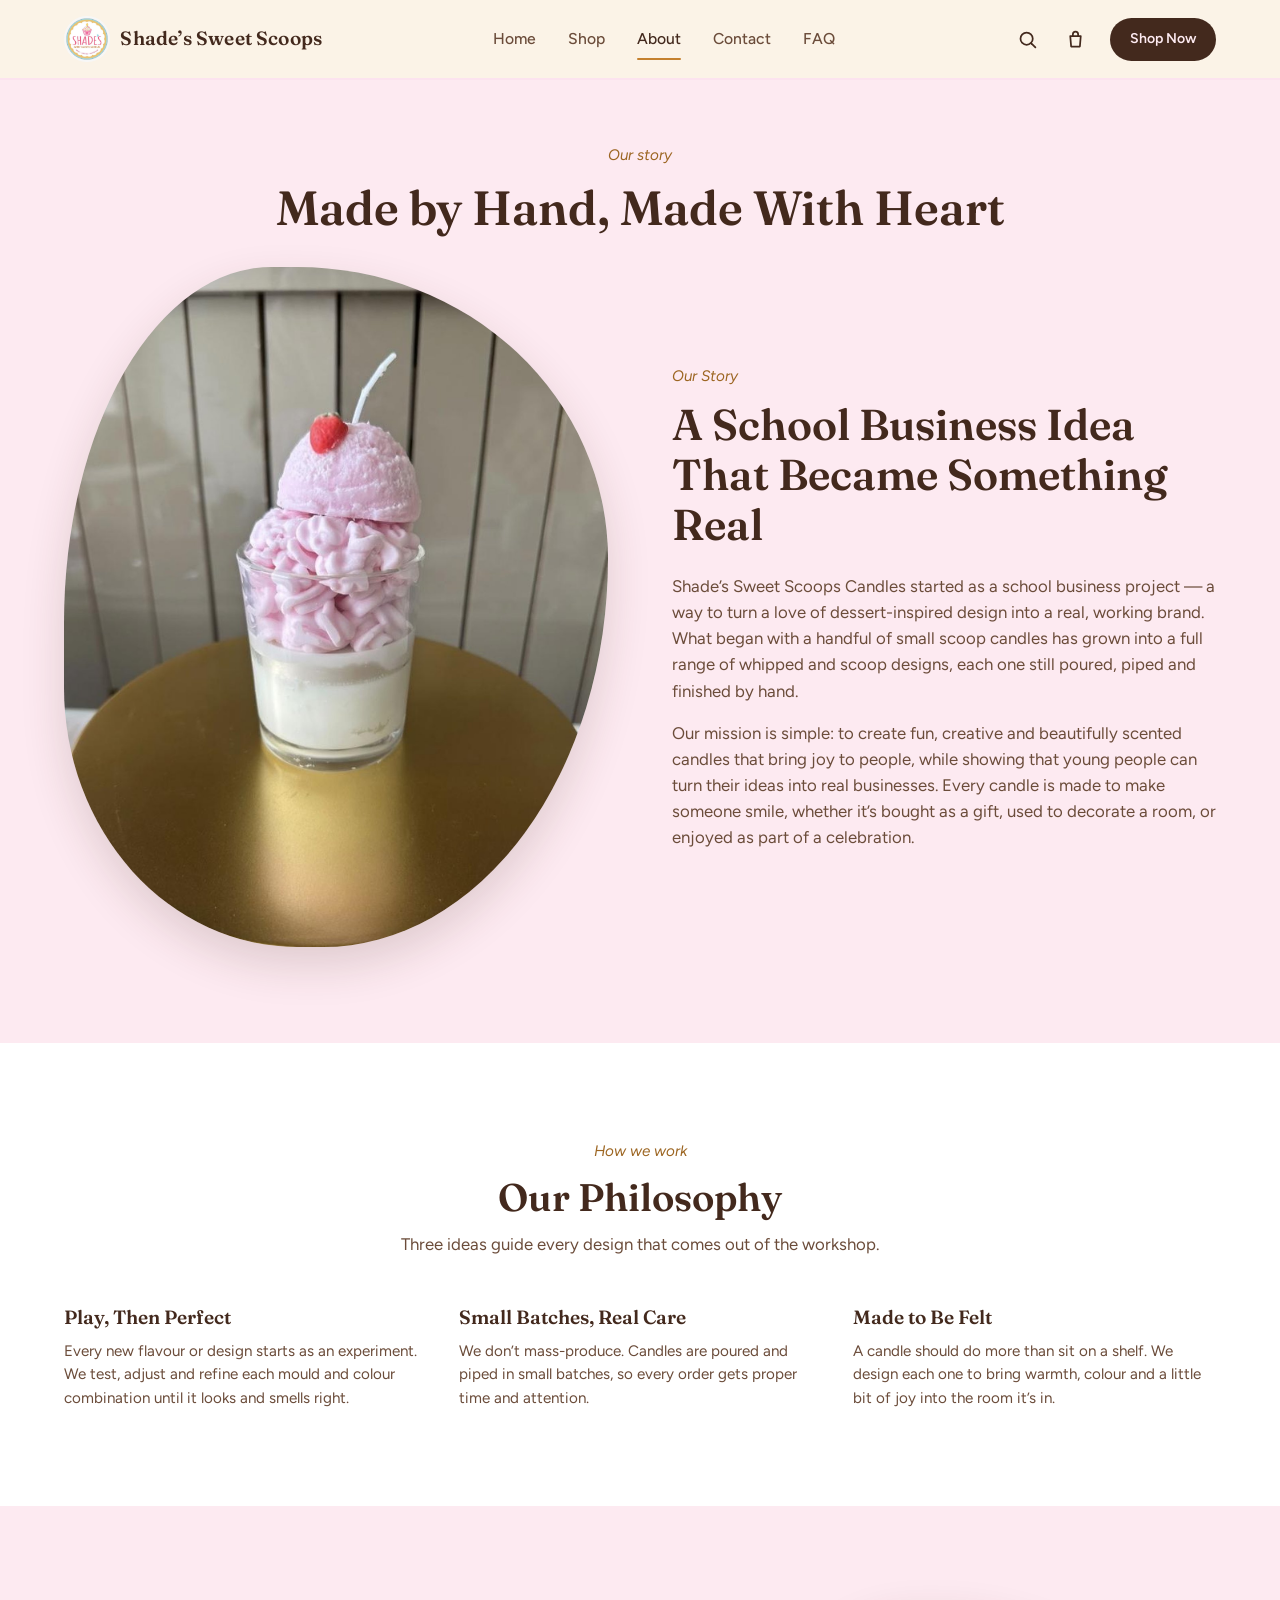
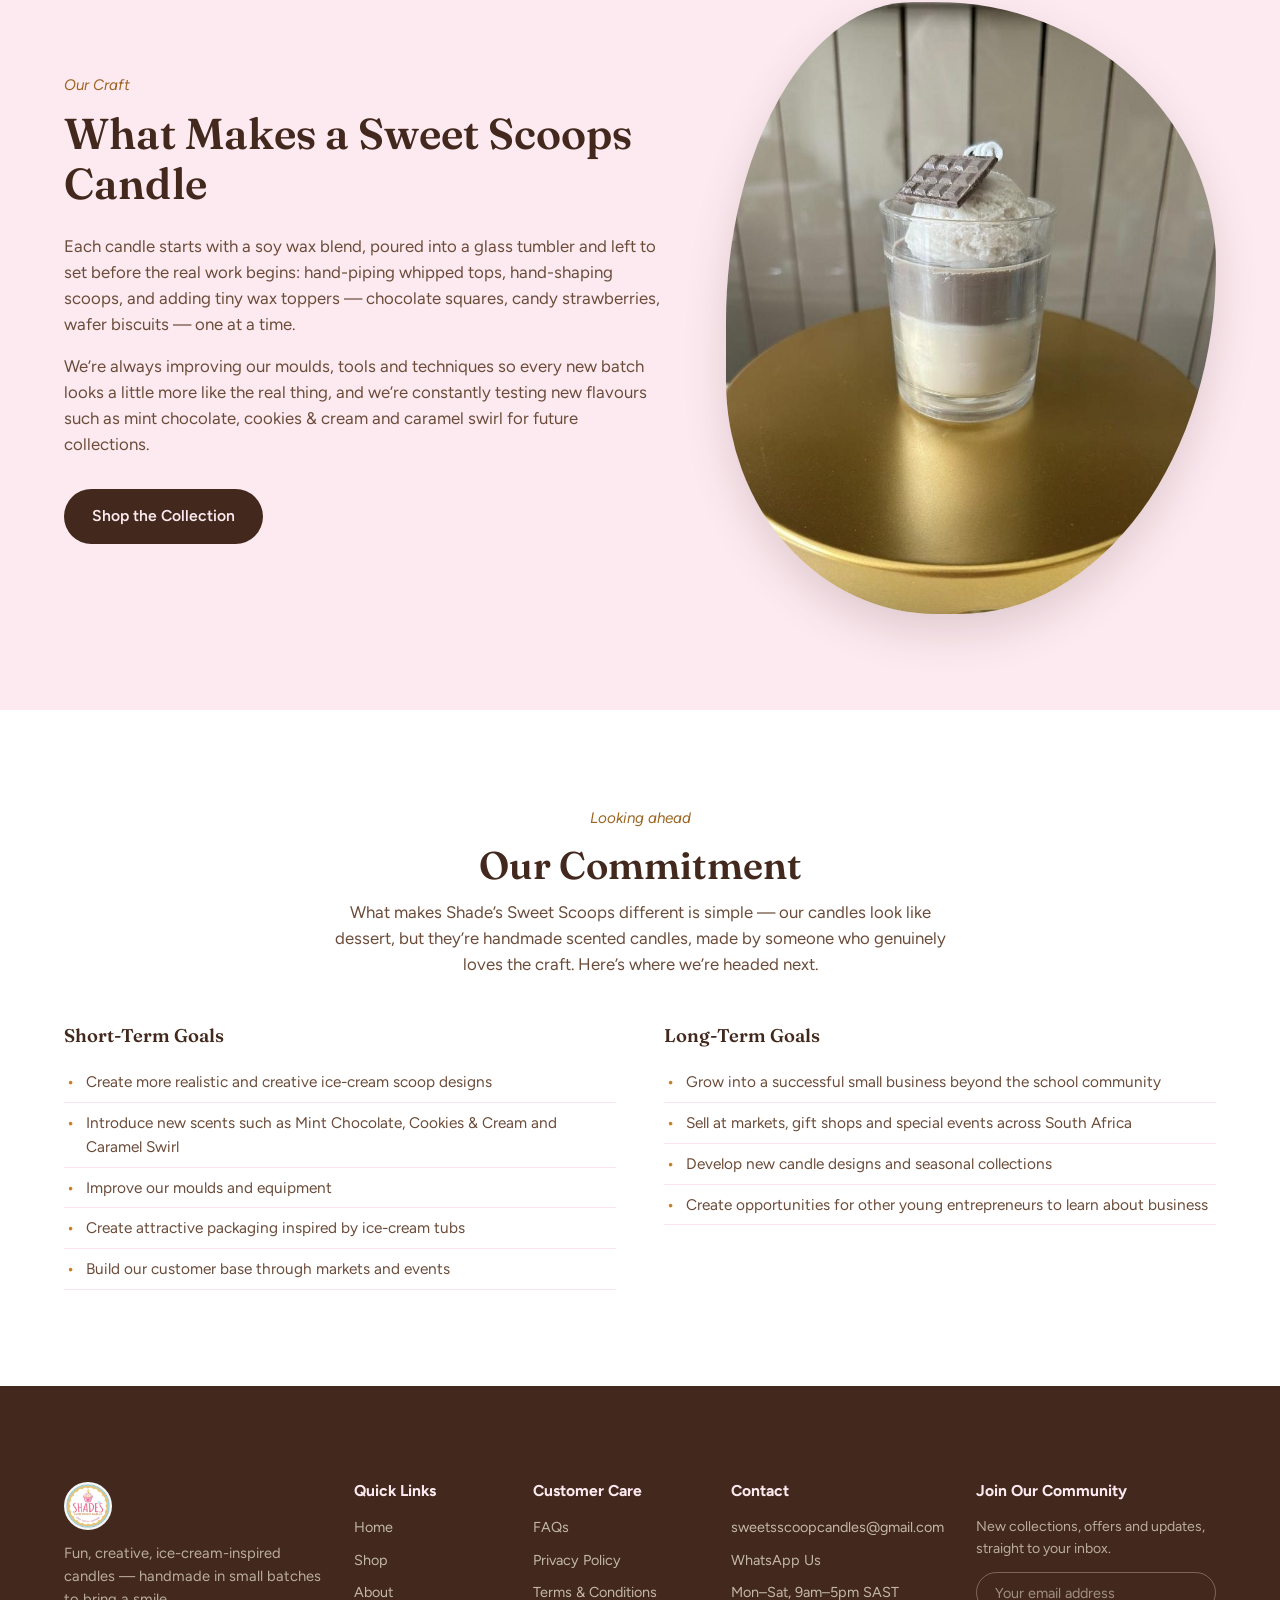
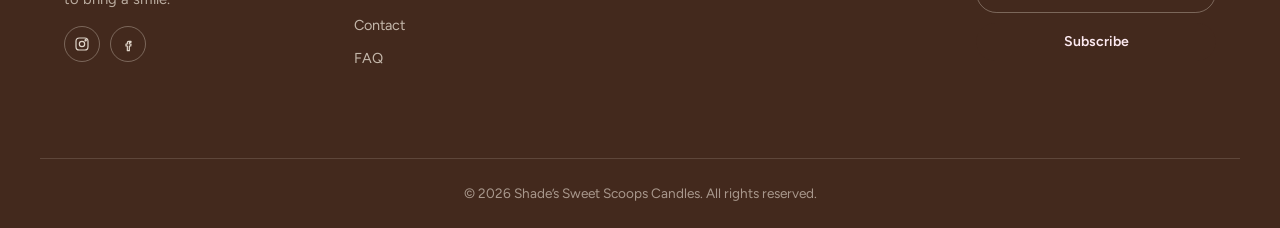
==== about.html @ d3471cd1 "Add files via upload" ====
<!DOCTYPE html>
<html lang="en">
<head>
<meta charset="UTF-8">
<meta name="viewport" content="width=device-width, initial-scale=1.0">
<title>About — Shade's Sweet Scoops Candles</title>
<meta name="description" content="The story behind Shade's Sweet Scoops Candles — a young South African candle brand handcrafting ice-cream-inspired candles in small batches.">
<link rel="canonical" href="https://sweetscoopcandles.co.za/about.html" id="canonicalLink">
<meta property="og:type" content="website">
<meta property="og:site_name" content="Shade's Sweet Scoops Candles">
<meta property="og:title" content="About — Shade's Sweet Scoops Candles" id="ogTitle">
<meta property="og:description" content="The story behind Shade's Sweet Scoops Candles — a young South African candle brand handcrafting ice-cream-inspired candles in small batches." id="ogDescription">
<meta property="og:image" content="https://sweetscoopcandles.co.za/images/lifestyle/hero-whipped-scoop.jpg" id="ogImage">
<meta property="og:url" content="https://sweetscoopcandles.co.za/about.html" id="ogUrl">
<meta property="og:locale" content="en_ZA">
<meta name="twitter:card" content="summary_large_image">
<meta name="twitter:title" content="About — Shade's Sweet Scoops Candles" id="twitterTitle">
<meta name="twitter:description" content="The story behind Shade's Sweet Scoops Candles — a young South African candle brand handcrafting ice-cream-inspired candles in small batches." id="twitterDescription">
<meta name="twitter:image" content="https://sweetscoopcandles.co.za/images/lifestyle/hero-whipped-scoop.jpg" id="twitterImage">
<link rel="icon" href="images/logo.jpg">
<link rel="stylesheet" href="css/style.css">
</head>
<body data-page="about">
<a href="#main" class="skip-link">Skip to content</a>

<header class="site-header">
  <div class="container header-inner">
    <a href="index.html" class="brand">
      <img src="images/logo.jpg" alt="Shade's Sweet Scoops Candles logo" class="brand-logo" width="46" height="46">
      <span class="brand-name">Shade&rsquo;s Sweet Scoops</span>
    </a>
    <nav class="main-nav" aria-label="Primary">
      <a href="index.html" class="nav-link" data-nav="home">Home</a>
      <a href="shop.html" class="nav-link" data-nav="shop">Shop</a>
      <a href="about.html" class="nav-link" data-nav="about">About</a>
      <a href="contact.html" class="nav-link" data-nav="contact">Contact</a>
      <a href="faq.html" class="nav-link" data-nav="faq">FAQ</a>
    </nav>
    <div class="header-actions">
      <button class="icon-btn" id="searchToggle" aria-label="Search products" aria-expanded="false">
        <svg viewBox="0 0 24 24" fill="none" stroke="currentColor" stroke-width="2" stroke-linecap="round"><circle cx="11" cy="11" r="7"/><line x1="21" y1="21" x2="16.65" y2="16.65"/></svg>
      </button>
      <a href="enquiry.html" class="icon-btn" aria-label="Enquiry Bag">
        <svg viewBox="0 0 24 24" fill="none" stroke="currentColor" stroke-width="2" stroke-linecap="round" stroke-linejoin="round"><path d="M6 8h12l-1 12H7L6 8Z"/><path d="M9 8V6a3 3 0 0 1 6 0v2"/></svg>
        <span class="badge-count" data-bag-count style="display:none;">0</span>
      </a>
      <a href="shop.html" class="btn btn-primary btn-sm shop-now-btn">Shop Now</a>
      <button class="hamburger" id="hamburgerBtn" aria-label="Open menu" aria-expanded="false">
        <span></span><span></span><span></span>
      </button>
    </div>
  </div>
  <div class="search-panel" id="searchPanel">
    <div class="container search-panel-inner">
      <input type="search" id="headerSearchInput" placeholder="Search candles, flavours, gift sets…" aria-label="Search products">
      <button class="btn btn-primary btn-sm" id="headerSearchBtn">Search</button>
      <button class="icon-btn" id="searchClose" aria-label="Close search">
        <svg viewBox="0 0 24 24" fill="none" stroke="currentColor" stroke-width="2" stroke-linecap="round"><line x1="18" y1="6" x2="6" y2="18"/><line x1="6" y1="6" x2="18" y2="18"/></svg>
      </button>
    </div>
  </div>
  <nav class="mobile-nav" id="mobileNav" aria-label="Mobile">
    <a href="index.html" class="mobile-nav-link" data-nav="home">Home</a>
    <a href="shop.html" class="mobile-nav-link" data-nav="shop">Shop</a>
    <a href="about.html" class="mobile-nav-link" data-nav="about">About</a>
    <a href="contact.html" class="mobile-nav-link" data-nav="contact">Contact</a>
    <a href="faq.html" class="mobile-nav-link" data-nav="faq">FAQ</a>
    <a href="enquiry.html" class="mobile-nav-link" data-nav="enquiry">Enquiry Bag (<span data-bag-count>0</span>)</a>
    <a href="shop.html" class="btn btn-primary btn-block">Shop Now</a>
  </nav>
</header>

<main id="main">

  <section class="page-banner">
    <div class="container">
      <span class="eyebrow">Our story</span>
      <h1>Made by Hand, Made With Heart</h1>
    </div>
  </section>

  <section style="padding-top:0;">
    <div class="container about-hero">
      <img src="images/lifestyle/hero-whipped-scoop.jpg" alt="Vanilla strawberry whipped and scoop candle" width="600" height="727">
      <div>
        <span class="eyebrow">Our Story</span>
        <h2 style="font-size:clamp(1.9rem,3.4vw,2.7rem);margin-bottom:var(--sp-4);">A School Business Idea That Became Something Real</h2>
        <p style="color:var(--choc-soft);margin-bottom:var(--sp-3);font-size:1.05rem;">Shade&rsquo;s Sweet Scoops Candles started as a school business project — a way to turn a love of dessert-inspired design into a real, working brand. What began with a handful of small scoop candles has grown into a full range of whipped and scoop designs, each one still poured, piped and finished by hand.</p>
        <p style="color:var(--choc-soft);font-size:1.05rem;">Our mission is simple: to create fun, creative and beautifully scented candles that bring joy to people, while showing that young people can turn their ideas into real businesses. Every candle is made to make someone smile, whether it&rsquo;s bought as a gift, used to decorate a room, or enjoyed as part of a celebration.</p>
      </div>
    </div>
  </section>

  <section class="section-alt">
    <div class="container">
      <div class="section-head centered">
        <span class="eyebrow">How we work</span>
        <h2>Our Philosophy</h2>
        <p>Three ideas guide every design that comes out of the workshop.</p>
      </div>
      <div class="philosophy-grid">
        <div class="philosophy-card">
          <h3>Play, Then Perfect</h3>
          <p>Every new flavour or design starts as an experiment. We test, adjust and refine each mould and colour combination until it looks and smells right.</p>
        </div>
        <div class="philosophy-card">
          <h3>Small Batches, Real Care</h3>
          <p>We don&rsquo;t mass-produce. Candles are poured and piped in small batches, so every order gets proper time and attention.</p>
        </div>
        <div class="philosophy-card">
          <h3>Made to Be Felt</h3>
          <p>A candle should do more than sit on a shelf. We design each one to bring warmth, colour and a little bit of joy into the room it&rsquo;s in.</p>
        </div>
      </div>
    </div>
  </section>

  <section>
    <div class="container editorial reverse">
      <div class="editorial-media">
        <img src="images/products/scoop-decorated-chocolate.jpg" alt="Chocolate scoop decorated candle" width="600" height="750">
      </div>
      <div class="editorial-copy">
        <span class="eyebrow">Our Craft</span>
        <h2>What Makes a Sweet Scoops Candle</h2>
        <p>Each candle starts with a soy wax blend, poured into a glass tumbler and left to set before the real work begins: hand-piping whipped tops, hand-shaping scoops, and adding tiny wax toppers — chocolate squares, candy strawberries, wafer biscuits — one at a time.</p>
        <p>We&rsquo;re always improving our moulds, tools and techniques so every new batch looks a little more like the real thing, and we&rsquo;re constantly testing new flavours such as mint chocolate, cookies &amp; cream and caramel swirl for future collections.</p>
        <a href="shop.html" class="btn btn-primary">Shop the Collection</a>
      </div>
    </div>
  </section>

  <section class="section-alt">
    <div class="container">
      <div class="section-head centered">
        <span class="eyebrow">Looking ahead</span>
        <h2>Our Commitment</h2>
        <p>What makes Shade&rsquo;s Sweet Scoops different is simple — our candles look like dessert, but they&rsquo;re handmade scented candles, made by someone who genuinely loves the craft. Here&rsquo;s where we&rsquo;re headed next.</p>
      </div>
      <div class="goals-columns">
        <div>
          <h3>Short-Term Goals</h3>
          <ul>
            <li>Create more realistic and creative ice-cream scoop designs</li>
            <li>Introduce new scents such as Mint Chocolate, Cookies &amp; Cream and Caramel Swirl</li>
            <li>Improve our moulds and equipment</li>
            <li>Create attractive packaging inspired by ice-cream tubs</li>
            <li>Build our customer base through markets and events</li>
          </ul>
        </div>
        <div>
          <h3>Long-Term Goals</h3>
          <ul>
            <li>Grow into a successful small business beyond the school community</li>
            <li>Sell at markets, gift shops and special events across South Africa</li>
            <li>Develop new candle designs and seasonal collections</li>
            <li>Create opportunities for other young entrepreneurs to learn about business</li>
          </ul>
        </div>
      </div>
    </div>
  </section>

</main>

<footer class="site-footer">
  <div class="container footer-grid">
    <div class="footer-brand">
      <img src="images/logo.jpg" alt="Shade's Sweet Scoops Candles logo" class="footer-logo" width="48" height="48">
      <p>Fun, creative, ice-cream-inspired candles — handmade in small batches to bring a smile.</p>
      <div class="social-links">
        <a href="#" aria-label="Instagram" data-instagram-link>
          <svg viewBox="0 0 24 24" fill="none" stroke="currentColor" stroke-width="1.8"><rect x="3" y="3" width="18" height="18" rx="5"/><circle cx="12" cy="12" r="4"/><circle cx="17.5" cy="6.5" r="1"/></svg>
        </a>
        <a href="#" aria-label="Facebook">
          <svg viewBox="0 0 24 24" fill="none" stroke="currentColor" stroke-width="1.8" stroke-linecap="round" stroke-linejoin="round"><path d="M15 8h-2a2 2 0 0 0-2 2v2H9v3h2v7h3v-7h2.2l.3-3H14v-1.5c0-.6.4-1 1-1h1.5V8Z"/></svg>
        </a>
      </div>
    </div>
    <div class="footer-col">
      <h3>Quick Links</h3>
      <a href="index.html">Home</a>
      <a href="shop.html">Shop</a>
      <a href="about.html">About</a>
      <a href="contact.html">Contact</a>
      <a href="faq.html">FAQ</a>
    </div>
    <div class="footer-col">
      <h3>Customer Care</h3>
      <a href="faq.html">FAQs</a>
      <a href="privacy.html">Privacy Policy</a>
      <a href="terms.html">Terms &amp; Conditions</a>
    </div>
    <div class="footer-col">
      <h3>Contact</h3>
      <a href="mailto:sweetsscoopcandles@gmail.com" data-email-link>sweetsscoopcandles@gmail.com</a>
      <a href="#" data-whatsapp-link data-whatsapp-message="Hi! I'd like to get in touch.">WhatsApp Us</a>
      <span>Mon&ndash;Sat, 9am&ndash;5pm SAST</span>
    </div>
    <div class="footer-col footer-newsletter">
      <h3>Join Our Community</h3>
      <p style="font-size:0.88rem;color:rgba(251,243,231,0.65);margin-bottom:0.8rem;">New collections, offers and updates, straight to your inbox.</p>
      <form class="footer-newsletter-form" id="footerNewsletterForm" novalidate>
        <input type="email" placeholder="Your email address" aria-label="Email address" required>
        <button type="submit" class="btn btn-primary btn-sm">Subscribe</button>
      </form>
      <p class="form-msg" id="footerNewsletterMsg"></p>
    </div>
  </div>
  <div class="footer-bottom container">
    <p>&copy; <span id="footerYear">2026</span> Shade&rsquo;s Sweet Scoops Candles. All rights reserved.</p>
  </div>
</footer>

<script src="js/products.js"></script>
<script src="js/main.js"></script>
</body>
</html>
---- css/style.css ----
/* =================================================================
   Shade's Sweet Scoops Candles — Stylesheet
   Type: Fraunces (display/headings) + Figtree (body/UI)
   ================================================================= */

@import url('https://fonts.googleapis.com/css2?family=Fraunces:opsz,wght@9..144,400;9..144,500;9..144,600;9..144,700&family=Figtree:wght@400;500;600;700&display=swap');

:root{
  /* ---- Color tokens ---- */
  --cream:        #FDEAF1;
  --cream-deep:   #FBD8E7;
  --paper:        #FFFFFF;
  --choc:         #43291D;
  --choc-soft:    #6B4C3A;
  --caramel:      #C4802E;
  --caramel-dark: #9C6521;
  --strawberry:   #EF84A0;
  --strawberry-dark: #C23D63;
  --bubblegum:    #7FCBD3;
  --bubblegum-dark: #4FA6AF;
  --sunshine:     #FFCE54;
  --sunshine-dark: #E0A912;
  --grape:        #C9A0DC;
  --grape-dark:   #A46FC0;
  --line:         #F4C7DC;
  --line-soft:    #FCE3EF;
  --error:        #B3423A;
  --success:      #4C7A5A;

  /* ---- Type ---- */
  --font-display: 'Fraunces', Georgia, serif;
  --font-body: 'Figtree', -apple-system, BlinkMacSystemFont, 'Segoe UI', sans-serif;

  /* ---- Spacing scale (8px base) ---- */
  --sp-1: 0.5rem;
  --sp-2: 0.75rem;
  --sp-3: 1rem;
  --sp-4: 1.5rem;
  --sp-5: 2rem;
  --sp-6: 3rem;
  --sp-7: 4rem;
  --sp-8: 6rem;
  --sp-9: 8rem;

  --radius-scoop: 40% 60% 55% 45% / 55% 45% 60% 40%;
  --radius-sm: 10px;
  --radius-md: 16px;
  --shadow-soft: 0 12px 32px rgba(67, 41, 29, 0.10);
  --shadow-lift: 0 18px 44px rgba(67, 41, 29, 0.16);
  --container-w: 1200px;
}

/* ---- Reset ---- */
*, *::before, *::after{ box-sizing: border-box; }
html{ scroll-behavior: smooth; }
body{
  margin: 0;
  font-family: var(--font-body);
  color: var(--choc);
  background: var(--cream);
  -webkit-font-smoothing: antialiased;
  line-height: 1.55;
}
img{ max-width: 100%; display: block; }
a{ color: inherit; text-decoration: none; }
button{ font-family: inherit; cursor: pointer; }
input, select, textarea{ font-family: inherit; font-size: 1rem; }
ul{ list-style: none; margin: 0; padding: 0; }
h1,h2,h3,h4{ font-family: var(--font-display); font-weight: 600; line-height: 1.15; margin: 0; color: var(--choc); }
p{ margin: 0; }
:focus-visible{ outline: 2px solid var(--caramel-dark); outline-offset: 3px; }
@media (prefers-reduced-motion: reduce){
  html{ scroll-behavior: auto; }
  *{ animation-duration: 0.01ms !important; transition-duration: 0.01ms !important; }
}

.container{ max-width: var(--container-w); margin: 0 auto; padding: 0 var(--sp-4); }
@media (max-width: 640px){ .container{ padding: 0 var(--sp-3); } }

section{ padding: var(--sp-8) 0; }
@media (max-width: 780px){ section{ padding: var(--sp-6) 0; } }

.section-alt{ background: var(--paper); }

.eyebrow{
  display: inline-block;
  font-family: var(--font-body);
  font-size: 0.95rem;
  color: var(--caramel-dark);
  font-style: italic;
  margin-bottom: var(--sp-2);
}
.section-head{
  max-width: 640px;
  margin: 0 0 var(--sp-6);
}
.section-head h2{ font-size: clamp(1.8rem, 3vw, 2.5rem); }
.section-head p{ margin-top: var(--sp-2); color: var(--choc-soft); font-size: 1.05rem; }
.section-head.centered{ margin-left: auto; margin-right: auto; text-align: center; }

/* ---- Buttons ---- */
.btn{
  display: inline-flex;
  align-items: center;
  justify-content: center;
  gap: 0.5rem;
  padding: 0.9rem 1.7rem;
  border-radius: 999px;
  font-size: 0.98rem;
  font-weight: 600;
  border: 1.5px solid transparent;
  transition: transform 0.15s ease, background 0.15s ease, border-color 0.15s ease, color 0.15s ease;
  white-space: nowrap;
}
.btn:hover{ transform: translateY(-2px); }
.btn:active{ transform: translateY(0); }
.btn-primary{ background: var(--choc); color: var(--cream); }
.btn-primary:hover{ background: var(--caramel-dark); }
.btn-secondary{ background: transparent; color: var(--choc); border-color: var(--choc); }
.btn-secondary:hover{ background: var(--choc); color: var(--cream); }
.btn-whatsapp{ background: #3F7A5C; color: #fff; }
.btn-whatsapp:hover{ background: #33654B; }
.btn-outline-light{ background: transparent; color: var(--cream); border-color: rgba(251,243,231,0.7); }
.btn-outline-light:hover{ background: var(--cream); color: var(--choc); }
.btn-block{ width: 100%; }
.btn-sm{ padding: 0.6rem 1.2rem; font-size: 0.88rem; }
.btn:disabled{ opacity: 0.5; cursor: not-allowed; transform: none; }

/* ---- Icon buttons ---- */
.icon-btn{
  display: inline-flex;
  align-items: center;
  justify-content: center;
  width: 42px;
  height: 42px;
  border-radius: 50%;
  background: transparent;
  border: none;
  color: var(--choc);
  position: relative;
  transition: background 0.15s ease;
}
.icon-btn:hover{ background: var(--cream-deep); }
.icon-btn svg{ width: 21px; height: 21px; }

.badge-count{
  position: absolute;
  top: 2px;
  right: 2px;
  min-width: 18px;
  height: 18px;
  padding: 0 4px;
  border-radius: 999px;
  background: var(--caramel);
  color: #fff;
  font-size: 0.65rem;
  font-weight: 700;
  display: flex;
  align-items: center;
  justify-content: center;
  font-family: var(--font-body);
}

/* =================================================================
   HEADER
   ================================================================= */
.site-header{
  position: sticky;
  top: 0;
  z-index: 100;
  background: rgba(251,243,231,0.92);
  backdrop-filter: blur(10px);
  border-bottom: 1px solid var(--line-soft);
}
.header-inner{
  display: flex;
  align-items: center;
  justify-content: space-between;
  gap: var(--sp-4);
  height: 78px;
}
.brand{ display: flex; align-items: center; gap: 0.65rem; min-width: 0; flex-shrink: 1; }
.brand-logo{ width: 46px; height: 46px; border-radius: 50%; object-fit: cover; flex-shrink: 0; }
.brand-name{
  font-family: var(--font-display);
  font-size: 1.2rem;
  font-weight: 600;
  letter-spacing: 0.01em;
  white-space: nowrap;
  overflow: hidden;
  text-overflow: ellipsis;
  min-width: 0;
}
.main-nav{ display: flex; align-items: center; gap: var(--sp-5); }
.nav-link{
  font-size: 0.98rem;
  font-weight: 500;
  color: var(--choc-soft);
  position: relative;
  padding: 6px 0;
}
.nav-link:hover{ color: var(--choc); }
.nav-link.active{ color: var(--choc); }
.nav-link.active::after{
  content: "";
  position: absolute;
  left: 0; right: 0; bottom: -3px;
  height: 2px;
  background: var(--caramel);
  border-radius: 2px;
}
.header-actions{ display: flex; align-items: center; gap: 0.4rem; flex-shrink: 0; }
.shop-now-btn{ margin-left: 0.4rem; }
.hamburger{
  display: none;
  flex-direction: column;
  justify-content: center;
  gap: 5px;
  width: 42px;
  height: 42px;
  background: transparent;
  border: none;
  border-radius: 50%;
}
.hamburger:hover{ background: var(--cream-deep); }
.hamburger span{
  display: block;
  width: 20px;
  height: 2px;
  background: var(--choc);
  margin: 0 auto;
  transition: transform 0.2s ease, opacity 0.2s ease;
}
.hamburger.is-open span:nth-child(1){ transform: translateY(7px) rotate(45deg); }
.hamburger.is-open span:nth-child(2){ opacity: 0; }
.hamburger.is-open span:nth-child(3){ transform: translateY(-7px) rotate(-45deg); }

.search-panel{
  max-height: 0;
  overflow: hidden;
  background: var(--paper);
  border-bottom: 1px solid var(--line-soft);
  transition: max-height 0.25s ease;
}
.search-panel.is-open{ max-height: 100px; }
.search-panel-inner{
  display: flex;
  align-items: center;
  gap: var(--sp-2);
  padding: var(--sp-3) var(--sp-4);
}
.search-panel-inner input{
  flex: 1;
  border: 1.5px solid var(--line);
  border-radius: 999px;
  padding: 0.7rem 1.2rem;
  background: var(--cream);
}
.search-panel-inner input:focus{ border-color: var(--caramel); }

.mobile-nav{
  display: none;
  flex-direction: column;
  background: var(--paper);
  border-bottom: 1px solid var(--line-soft);
  padding: var(--sp-2) var(--sp-4) var(--sp-4);
}
.mobile-nav.is-open{ display: flex; }
.mobile-nav-link{
  padding: 0.85rem 0.2rem;
  border-bottom: 1px solid var(--line-soft);
  font-weight: 500;
  font-size: 1.02rem;
  color: var(--choc-soft);
}
.mobile-nav-link.active{ color: var(--caramel-dark); }
.mobile-nav .btn{ margin-top: var(--sp-3); }

@media (max-width: 900px){
  .main-nav{ display: none; }
  .shop-now-btn{ display: none; }
  .hamburger{ display: flex; }
}

@media (max-width: 480px){
  .header-inner{ height: 66px; }
  .brand-logo{ width: 36px; height: 36px; }
  .brand-name{ font-size: 1rem; }
  .header-actions{ gap: 0.1rem; }
  .icon-btn{ width: 38px; height: 38px; }
  .icon-btn svg{ width: 19px; height: 19px; }
  .hamburger{ width: 38px; height: 38px; }
}

/* =================================================================
   HERO
   ================================================================= */
.hero{
  padding: var(--sp-7) 0 var(--sp-8);
  overflow: hidden;
}
.hero-inner{
  display: grid;
  grid-template-columns: 1fr 1fr;
  align-items: center;
  gap: var(--sp-7);
}
.hero-copy .eyebrow{ display: block; }
.hero-copy h1{
  font-size: clamp(2.6rem, 5vw, 3.9rem);
  letter-spacing: -0.01em;
  margin-bottom: var(--sp-4);
}
.hero-copy p{
  font-size: 1.12rem;
  color: var(--choc-soft);
  max-width: 46ch;
  margin-bottom: var(--sp-5);
}
.hero-actions{ display: flex; gap: var(--sp-3); flex-wrap: wrap; }
.hero-media{
  position: relative;
  display: flex;
  align-items: center;
  justify-content: center;
}
.hero-media::before{
  content: "";
  position: absolute;
  inset: -6% -6%;
  background: var(--strawberry);
  opacity: 0.16;
  border-radius: var(--radius-scoop);
  z-index: 0;
}
.hero-media img{
  position: relative;
  z-index: 1;
  border-radius: var(--radius-scoop);
  width: 100%;
  height: auto;
  max-width: 460px;
  aspect-ratio: 4/5;
  object-fit: cover;
  box-shadow: var(--shadow-lift);
}
@media (max-width: 900px){
  .hero-inner{ grid-template-columns: 1fr; gap: var(--sp-6); }
  .hero-media{ order: -1; }
  .hero-media img{ max-width: 320px; margin: 0 auto; }
}

/* Scalloped divider — signature motif echoing the logo badge edge */
.scallop-divider{
  width: 100%;
  height: 34px;
  display: block;
}
.scallop-divider svg{ width: 100%; height: 100%; display: block; }

/* =================================================================
   COLLECTION / CATEGORY CARDS
   ================================================================= */
.collection-grid{
  display: grid;
  grid-template-columns: repeat(4, 1fr);
  gap: var(--sp-4);
}
.collection-card{
  background: var(--paper);
  border-radius: var(--radius-md);
  overflow: hidden;
  box-shadow: var(--shadow-soft);
  display: flex;
  flex-direction: column;
  transition: transform 0.2s ease, box-shadow 0.2s ease;
}
.collection-card:hover{ transform: translateY(-4px); box-shadow: var(--shadow-lift); }
.collection-card-media{
  aspect-ratio: 5/4;
  overflow: hidden;
  background: var(--cream-deep);
}
.collection-card-media img{ width: 100%; height: 100%; object-fit: cover; }
.collection-card-body{ padding: var(--sp-4); display: flex; flex-direction: column; gap: 0.4rem; flex: 1; }
.collection-card-body h3{ font-size: 1.15rem; }
.collection-card-body p{ color: var(--choc-soft); font-size: 0.94rem; flex: 1; }
.collection-card-body .btn{ align-self: flex-start; margin-top: var(--sp-2); }

@media (max-width: 980px){ .collection-grid{ grid-template-columns: repeat(2, 1fr); } }
@media (max-width: 560px){ .collection-grid{ grid-template-columns: 1fr; } }

/* =================================================================
   PRODUCT CARDS / GRID
   ================================================================= */
.product-grid{
  display: grid;
  grid-template-columns: repeat(3, 1fr);
  gap: var(--sp-5);
}
.product-card{
  background: var(--paper);
  border-radius: var(--radius-md);
  overflow: hidden;
  box-shadow: var(--shadow-soft);
  display: flex;
  flex-direction: column;
  transition: transform 0.2s ease, box-shadow 0.2s ease;
}
.product-card:hover{ transform: translateY(-4px); box-shadow: var(--shadow-lift); }
.product-card-media{
  position: relative;
  aspect-ratio: 4/5;
  overflow: hidden;
  background: var(--cream-deep);
}
.product-card-media img{ width: 100%; height: 100%; object-fit: cover; }
.product-tag{
  position: absolute;
  top: 12px;
  left: 12px;
  background: var(--choc);
  color: var(--cream);
  font-size: 0.72rem;
  font-weight: 700;
  letter-spacing: 0.03em;
  padding: 0.32rem 0.7rem;
  border-radius: 999px;
}
.product-card-body{ padding: var(--sp-4); display: flex; flex-direction: column; gap: 0.35rem; flex: 1; }
.product-card-body h3{ font-size: 1.08rem; }
.product-flavor{ color: var(--caramel-dark); font-size: 0.85rem; font-weight: 600; }
.product-desc{ color: var(--choc-soft); font-size: 0.92rem; flex: 1; margin: 0.2rem 0 0.4rem; }
.product-meta-row{ display: flex; align-items: center; justify-content: space-between; margin-bottom: 0.6rem; }
.product-price{ font-family: var(--font-display); font-size: 1.28rem; font-weight: 600; }
.product-availability{ font-size: 0.8rem; color: var(--success); font-weight: 600; }
.product-card-actions{ display: flex; gap: 0.6rem; }
.product-card-actions .btn{ flex: 1; padding-left: 0.8rem; padding-right: 0.8rem; }

@media (max-width: 980px){ .product-grid{ grid-template-columns: repeat(2, 1fr); } }
@media (max-width: 620px){ .product-grid{ grid-template-columns: 1fr; } }

/* =================================================================
   BRAND STORY / EDITORIAL
   ================================================================= */
.editorial{
  display: grid;
  grid-template-columns: 0.9fr 1.1fr;
  gap: var(--sp-7);
  align-items: center;
}
.editorial-media img{
  border-radius: var(--radius-scoop);
  width: 100%;
  height: auto;
  aspect-ratio: 4/5;
  object-fit: cover;
  box-shadow: var(--shadow-lift);
}
.editorial-copy h2{ font-size: clamp(1.9rem, 3.4vw, 2.7rem); margin-bottom: var(--sp-4); }
.editorial-copy p{ color: var(--choc-soft); margin-bottom: var(--sp-3); font-size: 1.05rem; }
.editorial-copy .btn{ margin-top: var(--sp-3); }
.editorial.reverse{ grid-template-columns: 1.1fr 0.9fr; }
.editorial.reverse .editorial-media{ order: 2; }
@media (max-width: 900px){
  .editorial, .editorial.reverse{ grid-template-columns: 1fr; }
  .editorial.reverse .editorial-media{ order: -1; }
  .editorial-media img{ max-width: 360px; margin: 0 auto; }
}

/* =================================================================
   WHY CHOOSE US
   ================================================================= */
.benefits-grid{
  display: grid;
  grid-template-columns: repeat(4, 1fr);
  gap: var(--sp-5);
}
.benefit{ text-align: center; }
.benefit-icon{
  width: 62px; height: 62px;
  margin: 0 auto var(--sp-3);
  border-radius: 50%;
  background: var(--cream-deep);
  display: flex; align-items: center; justify-content: center;
  color: var(--caramel-dark);
}
.benefit-icon svg{ width: 28px; height: 28px; }
.benefit:nth-child(1) .benefit-icon{ background: #FCDCE9; color: var(--strawberry-dark); }
.benefit:nth-child(2) .benefit-icon{ background: #DBF2F3; color: var(--bubblegum-dark); }
.benefit:nth-child(3) .benefit-icon{ background: #FFF1CF; color: var(--sunshine-dark); }
.benefit:nth-child(4) .benefit-icon{ background: #F1E3F7; color: var(--grape-dark); }
.benefit h3{ font-size: 1.05rem; margin-bottom: 0.3rem; }
.benefit p{ color: var(--choc-soft); font-size: 0.92rem; }
@media (max-width: 900px){ .benefits-grid{ grid-template-columns: repeat(2, 1fr); } }
@media (max-width: 520px){ .benefits-grid{ grid-template-columns: 1fr; } }

/* =================================================================
   SOCIAL / GALLERY
   ================================================================= */
.social-section{ background: var(--choc); color: var(--cream); }
.social-head{ text-align: center; max-width: 560px; margin: 0 auto var(--sp-6); }
.social-head .eyebrow{ color: var(--strawberry); }
.social-head h2{ color: var(--cream); }
.social-head p{ color: rgba(251,243,231,0.78); margin-top: var(--sp-2); }
.social-handle{
  display: inline-block;
  margin-top: var(--sp-3);
  font-weight: 700;
  color: var(--cream);
  border: 1.5px solid rgba(251,243,231,0.4);
  padding: 0.4rem 1rem;
  border-radius: 999px;
  font-size: 0.95rem;
}
.social-gallery{
  display: grid;
  grid-template-columns: repeat(4, 1fr);
  gap: var(--sp-3);
  margin-bottom: var(--sp-5);
}
.social-gallery img{
  width: 100%;
  height: auto;
  aspect-ratio: 1/1;
  object-fit: cover;
  border-radius: var(--radius-sm);
}
.social-section .btn-outline-light{ display: block; width: fit-content; margin: 0 auto; }
@media (max-width: 780px){ .social-gallery{ grid-template-columns: repeat(2, 1fr); } }

/* =================================================================
   NEWSLETTER
   ================================================================= */
.newsletter{
  background: var(--cream-deep);
  border-radius: var(--radius-md);
  padding: var(--sp-7) var(--sp-6);
  text-align: center;
}
.newsletter h2{ font-size: clamp(1.7rem, 3vw, 2.3rem); }
.newsletter p{ color: var(--choc-soft); margin: var(--sp-2) auto var(--sp-5); max-width: 46ch; }
.newsletter-form{
  display: flex;
  gap: 0.7rem;
  max-width: 460px;
  margin: 0 auto;
  flex-wrap: wrap;
  justify-content: center;
}
.newsletter-form input{
  flex: 1;
  min-width: 220px;
  border: 1.5px solid var(--line);
  border-radius: 999px;
  padding: 0.85rem 1.3rem;
  background: var(--paper);
}
.newsletter-form input:focus{ border-color: var(--caramel); }
.form-msg{ margin-top: var(--sp-3); font-size: 0.9rem; font-weight: 600; min-height: 1.2em; }
.form-msg.success{ color: var(--success); }
.form-msg.error{ color: var(--error); }

/* =================================================================
   FOOTER
   ================================================================= */
.site-footer{
  background: var(--choc);
  color: rgba(251,243,231,0.85);
  padding-top: var(--sp-8);
}
.footer-grid{
  display: grid;
  grid-template-columns: 1.4fr 0.8fr 0.9fr 0.9fr 1.3fr;
  gap: var(--sp-5);
  padding-bottom: var(--sp-7);
  border-bottom: 1px solid rgba(251,243,231,0.14);
}
.footer-logo{ width: 48px; height: 48px; border-radius: 50%; margin-bottom: var(--sp-2); }
.footer-brand p{ font-size: 0.92rem; margin: var(--sp-2) 0 var(--sp-3); color: rgba(251,243,231,0.65); max-width: 32ch; }
.footer-col h3{ color: var(--cream); font-size: 0.98rem; margin-bottom: var(--sp-3); font-family: var(--font-body); font-weight: 700; }
.footer-col a, .footer-col span{ display: block; font-size: 0.9rem; margin-bottom: 0.65rem; color: rgba(251,243,231,0.7); }
.footer-col a:hover{ color: var(--cream); }
.social-links{ display: flex; gap: 0.6rem; margin-top: 0.4rem; }
.social-links a{
  width: 36px; height: 36px;
  border-radius: 50%;
  border: 1px solid rgba(251,243,231,0.3);
  display: flex; align-items: center; justify-content: center;
}
.social-links a:hover{ background: rgba(251,243,231,0.12); }
.social-links svg{ width: 16px; height: 16px; }
.footer-newsletter-form{ display: flex; flex-direction: column; gap: 0.6rem; }
.footer-newsletter-form input{
  border: 1.5px solid rgba(251,243,231,0.3);
  background: transparent;
  color: var(--cream);
  border-radius: 999px;
  padding: 0.65rem 1.1rem;
  font-size: 0.9rem;
}
.footer-newsletter-form input::placeholder{ color: rgba(251,243,231,0.5); }
.footer-bottom{
  padding: var(--sp-4) 0;
  text-align: center;
  font-size: 0.85rem;
  color: rgba(251,243,231,0.55);
}
@media (max-width: 980px){
  .footer-grid{ grid-template-columns: repeat(2, 1fr); }
}
@media (max-width: 560px){
  .footer-grid{ grid-template-columns: 1fr; }
}

/* =================================================================
   PAGE HEADER BANNER (shop/about/contact/faq/enquiry/policy pages)
   ================================================================= */
.page-banner{
  padding: var(--sp-7) 0 var(--sp-5);
  text-align: center;
}
.page-banner .eyebrow{ display: block; }
.page-banner h1{ font-size: clamp(2.2rem, 4vw, 3rem); }
.page-banner p{ color: var(--choc-soft); max-width: 56ch; margin: var(--sp-3) auto 0; font-size: 1.05rem; }
.breadcrumb{ font-size: 0.85rem; color: var(--choc-soft); margin-bottom: var(--sp-2); }
.breadcrumb a:hover{ color: var(--caramel-dark); }

/* =================================================================
   SHOP PAGE
   ================================================================= */
.tier-strip{
  display: grid;
  grid-template-columns: repeat(5, 1fr);
  gap: var(--sp-3);
  margin-bottom: var(--sp-6);
}
.tier-chip{
  background: var(--paper);
  border: 1px solid var(--line);
  border-radius: var(--radius-sm);
  padding: var(--sp-3);
  text-align: center;
}
.tier-chip .tier-price{ font-family: var(--font-display); font-size: 1.2rem; font-weight: 600; color: var(--caramel-dark); }
.tier-chip .tier-name{ font-size: 0.82rem; color: var(--choc-soft); margin-top: 0.2rem; }
@media (max-width: 900px){ .tier-strip{ grid-template-columns: repeat(3, 1fr); } }
@media (max-width: 560px){ .tier-strip{ grid-template-columns: repeat(2, 1fr); } }

.shop-controls{
  display: flex;
  align-items: center;
  justify-content: space-between;
  gap: var(--sp-4);
  flex-wrap: wrap;
  margin-bottom: var(--sp-5);
}
.category-tabs{
  display: flex;
  gap: 0.5rem;
  flex-wrap: wrap;
}
.category-tab{
  padding: 0.55rem 1.1rem;
  border-radius: 999px;
  border: 1.5px solid var(--line);
  background: var(--paper);
  font-size: 0.9rem;
  font-weight: 600;
  color: var(--choc-soft);
  transition: all 0.15s ease;
}
.category-tab:hover{ border-color: var(--caramel); }
.category-tab.active{ background: var(--choc); border-color: var(--choc); color: var(--cream); }
.shop-tools{ display: flex; gap: 0.6rem; align-items: center; flex-wrap: wrap; }
.shop-search{
  border: 1.5px solid var(--line);
  border-radius: 999px;
  padding: 0.6rem 1.1rem;
  background: var(--paper);
  min-width: 220px;
}
.shop-search:focus{ border-color: var(--caramel); }
.shop-sort{
  border: 1.5px solid var(--line);
  border-radius: 999px;
  padding: 0.6rem 1.1rem;
  background: var(--paper);
  color: var(--choc);
}
.results-meta{ font-size: 0.9rem; color: var(--choc-soft); margin-bottom: var(--sp-3); }
.empty-state{
  text-align: center;
  padding: var(--sp-8) var(--sp-4);
  color: var(--choc-soft);
}
.empty-state h3{ margin-bottom: var(--sp-2); color: var(--choc); }
.empty-state .btn{ margin-top: var(--sp-4); }

.custom-panel{
  background: var(--paper);
  border-radius: var(--radius-md);
  padding: var(--sp-7);
  display: grid;
  grid-template-columns: 1fr 1fr;
  gap: var(--sp-6);
  align-items: center;
}
.custom-panel-list{ margin: var(--sp-3) 0 var(--sp-4); }
.custom-panel-list li{
  padding: 0.5rem 0;
  border-bottom: 1px solid var(--line-soft);
  color: var(--choc-soft);
  font-size: 0.95rem;
}
.custom-panel-actions{ display: flex; gap: 0.7rem; flex-wrap: wrap; }
@media (max-width: 780px){ .custom-panel{ grid-template-columns: 1fr; padding: var(--sp-5); } }

/* =================================================================
   PRODUCT DETAIL PAGE
   ================================================================= */
.product-detail{
  display: grid;
  grid-template-columns: 1fr 1fr;
  gap: var(--sp-7);
  align-items: flex-start;
}
.pd-gallery-main{
  border-radius: var(--radius-md);
  overflow: hidden;
  aspect-ratio: 4/5;
  background: var(--paper);
  box-shadow: var(--shadow-soft);
  margin-bottom: var(--sp-3);
}
.pd-gallery-main img{ width: 100%; height: 100%; object-fit: cover; }
.pd-gallery-thumbs{ display: flex; gap: 0.6rem; }
.pd-thumb{
  width: 76px; height: 76px;
  border-radius: var(--radius-sm);
  overflow: hidden;
  border: 2px solid transparent;
  background: var(--paper);
}
.pd-thumb.active{ border-color: var(--caramel); }
.pd-thumb img{ width: 100%; height: 100%; object-fit: cover; }

.pd-flavor{ color: var(--caramel-dark); font-weight: 700; font-size: 0.9rem; margin-bottom: 0.3rem; }
.pd-title{ font-size: clamp(1.8rem, 3vw, 2.4rem); margin-bottom: 0.5rem; }
.pd-price{ font-family: var(--font-display); font-size: 1.6rem; font-weight: 600; margin-bottom: var(--sp-1); }
.pd-availability{ color: var(--success); font-weight: 600; font-size: 0.9rem; margin-bottom: var(--sp-4); }
.pd-desc{ color: var(--choc-soft); margin-bottom: var(--sp-5); font-size: 1.03rem; }

.pd-specs{
  display: grid;
  grid-template-columns: 1fr 1fr;
  gap: var(--sp-3);
  margin-bottom: var(--sp-5);
  padding: var(--sp-4);
  background: var(--paper);
  border-radius: var(--radius-sm);
}
.pd-spec dt{ font-size: 0.78rem; text-transform: uppercase; letter-spacing: 0.04em; color: var(--choc-soft); margin-bottom: 0.2rem; }
.pd-spec dd{ margin: 0; font-weight: 600; font-size: 0.95rem; }

.qty-selector{
  display: inline-flex;
  align-items: center;
  border: 1.5px solid var(--line);
  border-radius: 999px;
  overflow: hidden;
}
.qty-selector button{
  width: 42px; height: 42px;
  background: var(--paper);
  border: none;
  font-size: 1.2rem;
  color: var(--choc);
}
.qty-selector button:hover{ background: var(--cream-deep); }
.qty-selector input{
  width: 46px;
  text-align: center;
  border: none;
  background: transparent;
  font-weight: 700;
  -moz-appearance: textfield;
}
.qty-selector input::-webkit-outer-spin-button,
.qty-selector input::-webkit-inner-spin-button{ -webkit-appearance: none; margin: 0; }

.pd-actions-row{ display: flex; align-items: center; gap: var(--sp-3); margin-bottom: var(--sp-3); flex-wrap: wrap; }
.pd-actions-row .btn{ flex: 1; min-width: 180px; }
.pd-secondary-actions{ display: flex; gap: 0.7rem; flex-wrap: wrap; }
.pd-note{ margin-top: var(--sp-5); padding: var(--sp-3) var(--sp-4); background: var(--cream-deep); border-radius: var(--radius-sm); font-size: 0.9rem; color: var(--choc-soft); }

@media (max-width: 900px){ .product-detail{ grid-template-columns: 1fr; } }
@media (max-width: 500px){ .pd-specs{ grid-template-columns: 1fr; } }

.related-heading{ margin-bottom: var(--sp-5); }

/* =================================================================
   FORMS (contact / enquiry)
   ================================================================= */
.form-card{
  background: var(--paper);
  border-radius: var(--radius-md);
  padding: var(--sp-6);
  box-shadow: var(--shadow-soft);
  min-width: 0;
}
.form-row{ margin-bottom: var(--sp-4); }
.form-row label{ display: block; font-weight: 600; font-size: 0.9rem; margin-bottom: 0.45rem; }
.form-row .required{ color: var(--strawberry-dark); }
.form-row input, .form-row select, .form-row textarea{
  width: 100%;
  border: 1.5px solid var(--line);
  border-radius: var(--radius-sm);
  padding: 0.8rem 1rem;
  background: var(--cream);
  color: var(--choc);
}
.form-row input:focus, .form-row select:focus, .form-row textarea:focus{ border-color: var(--caramel); background: var(--paper); }
.form-row textarea{ resize: vertical; min-height: 110px; }
.form-row.two-col{ display: grid; grid-template-columns: 1fr 1fr; gap: var(--sp-3); }
.field-error{ color: var(--error); font-size: 0.82rem; margin-top: 0.35rem; display: none; }
.form-row.has-error input, .form-row.has-error select, .form-row.has-error textarea{ border-color: var(--error); }
.form-row.has-error .field-error{ display: block; }
.form-actions{ display: flex; gap: 0.8rem; flex-wrap: wrap; margin-top: var(--sp-5); }
@media (max-width: 560px){ .form-row.two-col{ grid-template-columns: 1fr; } }

.contact-layout{
  display: grid;
  grid-template-columns: 1.3fr 0.9fr;
  gap: var(--sp-6);
  align-items: flex-start;
  min-width: 0;
}
.contact-info-card{
  background: var(--choc);
  color: var(--cream);
  border-radius: var(--radius-md);
  padding: var(--sp-6);
  min-width: 0;
}
.contact-info-card h3{ color: var(--cream); margin-bottom: var(--sp-4); font-size: 1.2rem; }
.contact-info-row{ display: flex; gap: 0.8rem; align-items: flex-start; margin-bottom: var(--sp-4); }
.contact-info-row svg{ width: 20px; height: 20px; flex-shrink: 0; margin-top: 2px; color: var(--strawberry); }
.contact-info-row div p{ margin: 0; font-size: 0.92rem; color: rgba(251,243,231,0.8); }
.contact-info-row div strong{ display: block; margin-bottom: 0.15rem; }
.contact-info-card .btn{ margin-top: var(--sp-2); }
@media (max-width: 900px){ .contact-layout{ grid-template-columns: 1fr; } }

/* =================================================================
   CUSTOM ORDERS SECTION (home + shop)
   ================================================================= */
.custom-grid{
  display: grid;
  grid-template-columns: repeat(3, 1fr);
  gap: var(--sp-3);
  margin: var(--sp-5) 0 var(--sp-6);
}
.custom-item{
  background: var(--paper);
  border-radius: var(--radius-sm);
  padding: var(--sp-4);
  text-align: center;
  font-weight: 600;
  font-size: 0.95rem;
  border: 1px solid var(--line-soft);
}
@media (max-width: 780px){ .custom-grid{ grid-template-columns: repeat(2, 1fr); } }
@media (max-width: 480px){ .custom-grid{ grid-template-columns: 1fr; } }

/* =================================================================
   FAQ ACCORDION
   ================================================================= */
.faq-list{ max-width: 780px; margin: 0 auto; }
.faq-item{
  border-bottom: 1px solid var(--line);
}
.faq-question{
  width: 100%;
  display: flex;
  align-items: center;
  justify-content: space-between;
  gap: var(--sp-3);
  background: none;
  border: none;
  text-align: left;
  padding: var(--sp-4) 0.2rem;
  font-family: var(--font-display);
  font-size: 1.12rem;
  font-weight: 600;
  color: var(--choc);
}
.faq-question svg{ width: 20px; height: 20px; flex-shrink: 0; transition: transform 0.2s ease; color: var(--caramel-dark); }
.faq-item.is-open .faq-question svg{ transform: rotate(180deg); }
.faq-answer{
  max-height: 0;
  overflow: hidden;
  transition: max-height 0.25s ease;
}
.faq-answer-inner{ padding: 0 0.2rem var(--sp-4); color: var(--choc-soft); font-size: 0.98rem; max-width: 68ch; }
.faq-category-label{ margin: var(--sp-7) 0 var(--sp-3); color: var(--caramel-dark); font-size: 0.85rem; font-weight: 700; letter-spacing: 0.04em; text-transform: uppercase; }
.faq-category-label:first-child{ margin-top: 0; }

/* =================================================================
   ENQUIRY BAG
   ================================================================= */
.bag-layout{
  display: grid;
  grid-template-columns: 1.5fr 1fr;
  gap: var(--sp-6);
  align-items: flex-start;
}
.bag-items{ display: flex; flex-direction: column; gap: var(--sp-3); }
.bag-item{
  display: grid;
  grid-template-columns: 84px 1fr auto;
  gap: var(--sp-3);
  align-items: center;
  background: var(--paper);
  border-radius: var(--radius-sm);
  padding: var(--sp-3);
  box-shadow: var(--shadow-soft);
}
.bag-item-media{ width: 84px; height: 84px; border-radius: var(--radius-sm); overflow: hidden; }
.bag-item-media img{ width: 100%; height: 100%; object-fit: cover; }
.bag-item-info h4{ font-size: 1rem; margin-bottom: 0.2rem; }
.bag-item-info .product-flavor{ font-size: 0.8rem; }
.bag-item-info .bag-item-price{ font-family: var(--font-display); font-weight: 600; margin-top: 0.3rem; }
.bag-item-right{ display: flex; flex-direction: column; align-items: flex-end; gap: 0.6rem; }
.bag-item-remove{ background: none; border: none; color: var(--error); font-size: 0.82rem; font-weight: 600; }
.bag-item-remove:hover{ text-decoration: underline; }
.qty-selector.sm button{ width: 32px; height: 32px; font-size: 1rem; }
.qty-selector.sm input{ width: 36px; }

.bag-summary{
  background: var(--paper);
  border-radius: var(--radius-md);
  padding: var(--sp-5);
  box-shadow: var(--shadow-soft);
  position: sticky;
  top: 100px;
}
.bag-summary h3{ margin-bottom: var(--sp-4); }
.bag-summary-row{ display: flex; justify-content: space-between; padding: 0.5rem 0; font-size: 0.95rem; color: var(--choc-soft); }
.bag-summary-row.total{ font-weight: 700; color: var(--choc); font-size: 1.15rem; border-top: 1px solid var(--line); margin-top: 0.4rem; padding-top: var(--sp-3); }
.bag-summary .form-row{ margin-top: var(--sp-4); margin-bottom: var(--sp-3); }
.bag-summary-actions{ display: flex; flex-direction: column; gap: 0.7rem; margin-top: var(--sp-4); }
.bag-clear{ background: none; border: none; color: var(--error); font-size: 0.85rem; font-weight: 600; margin-top: var(--sp-3); }
.bag-clear:hover{ text-decoration: underline; }
.bag-empty{
  text-align: center;
  padding: var(--sp-9) var(--sp-4);
}
.bag-empty svg{ width: 64px; height: 64px; color: var(--line); margin-bottom: var(--sp-4); }
.bag-empty h3{ margin-bottom: var(--sp-2); }
.bag-empty p{ color: var(--choc-soft); margin-bottom: var(--sp-4); }
@media (max-width: 900px){ .bag-layout{ grid-template-columns: 1fr; } .bag-summary{ position: static; } }
@media (max-width: 520px){ .bag-item{ grid-template-columns: 64px 1fr; } .bag-item-right{ grid-column: 1 / -1; flex-direction: row; justify-content: space-between; align-items: center; } .bag-item-media{ width: 64px; height: 64px; } }

/* =================================================================
   ABOUT PAGE
   ================================================================= */
.about-hero{
  display: grid;
  grid-template-columns: 1fr 1fr;
  gap: var(--sp-7);
  align-items: center;
}
.about-hero img{ border-radius: var(--radius-scoop); width: 100%; height: auto; aspect-ratio: 4/5; object-fit: cover; box-shadow: var(--shadow-lift); }
@media (max-width: 900px){ .about-hero{ grid-template-columns: 1fr; } .about-hero img{ max-width: 360px; margin: 0 auto; } }

.philosophy-grid{
  display: grid;
  grid-template-columns: repeat(3, 1fr);
  gap: var(--sp-5);
}
.philosophy-card{ text-align: left; }
.philosophy-card .num{ font-family: var(--font-display); font-size: 0.9rem; color: var(--caramel-dark); font-weight: 700; margin-bottom: var(--sp-2); }
.philosophy-card h3{ font-size: 1.2rem; margin-bottom: var(--sp-2); }
.philosophy-card p{ color: var(--choc-soft); font-size: 0.95rem; }
@media (max-width: 780px){ .philosophy-grid{ grid-template-columns: 1fr; gap: var(--sp-6); } }

.goals-columns{ display: grid; grid-template-columns: 1fr 1fr; gap: var(--sp-6); }
.goals-columns h3{ margin-bottom: var(--sp-3); font-size: 1.15rem; }
.goals-columns ul li{ padding: 0.5rem 0 0.5rem 1.4rem; position: relative; color: var(--choc-soft); font-size: 0.96rem; border-bottom: 1px solid var(--line-soft); }
.goals-columns ul li::before{ content: "•"; position: absolute; left: 0.2rem; color: var(--caramel); font-weight: 700; }
@media (max-width: 780px){ .goals-columns{ grid-template-columns: 1fr; } }

/* =================================================================
   POLICY PAGES
   ================================================================= */
.policy-content{ max-width: 760px; margin: 0 auto; }
.policy-content h2{ font-size: 1.35rem; margin: var(--sp-6) 0 var(--sp-3); }
.policy-content h2:first-child{ margin-top: 0; }
.policy-content p{ color: var(--choc-soft); margin-bottom: var(--sp-3); font-size: 0.98rem; }
.policy-content ul{ margin-bottom: var(--sp-3); }
.policy-content ul li{ color: var(--choc-soft); font-size: 0.98rem; padding: 0.3rem 0 0.3rem 1.3rem; position: relative; }
.policy-content ul li::before{ content: "–"; position: absolute; left: 0; color: var(--caramel-dark); }
.policy-updated{ font-size: 0.85rem; color: var(--choc-soft); font-style: italic; margin-bottom: var(--sp-6); }

/* =================================================================
   TOAST
   ================================================================= */
.toast{
  position: fixed;
  bottom: 24px;
  left: 50%;
  transform: translate(-50%, 20px);
  background: var(--choc);
  color: var(--cream);
  padding: 0.9rem 1.4rem;
  border-radius: 999px;
  font-size: 0.92rem;
  font-weight: 600;
  box-shadow: var(--shadow-lift);
  opacity: 0;
  pointer-events: none;
  transition: opacity 0.2s ease, transform 0.2s ease;
  z-index: 300;
  display: flex;
  align-items: center;
  gap: 0.5rem;
}
.toast.is-visible{ opacity: 1; transform: translate(-50%, 0); pointer-events: auto; }

/* =================================================================
   404 / NOT FOUND (product missing state)
   ================================================================= */
.not-found{ text-align: center; padding: var(--sp-9) var(--sp-4); }
.not-found h1{ font-size: 2.2rem; margin-bottom: var(--sp-3); }
.not-found p{ color: var(--choc-soft); margin-bottom: var(--sp-5); }

/* =================================================================
   MISC
   ================================================================= */
.skip-link{
  position: absolute;
  left: -999px;
  top: 0;
  background: var(--choc);
  color: var(--cream);
  padding: 0.8rem 1.2rem;
  border-radius: 0 0 8px 0;
  z-index: 500;
}
.skip-link:focus{ left: 0; }
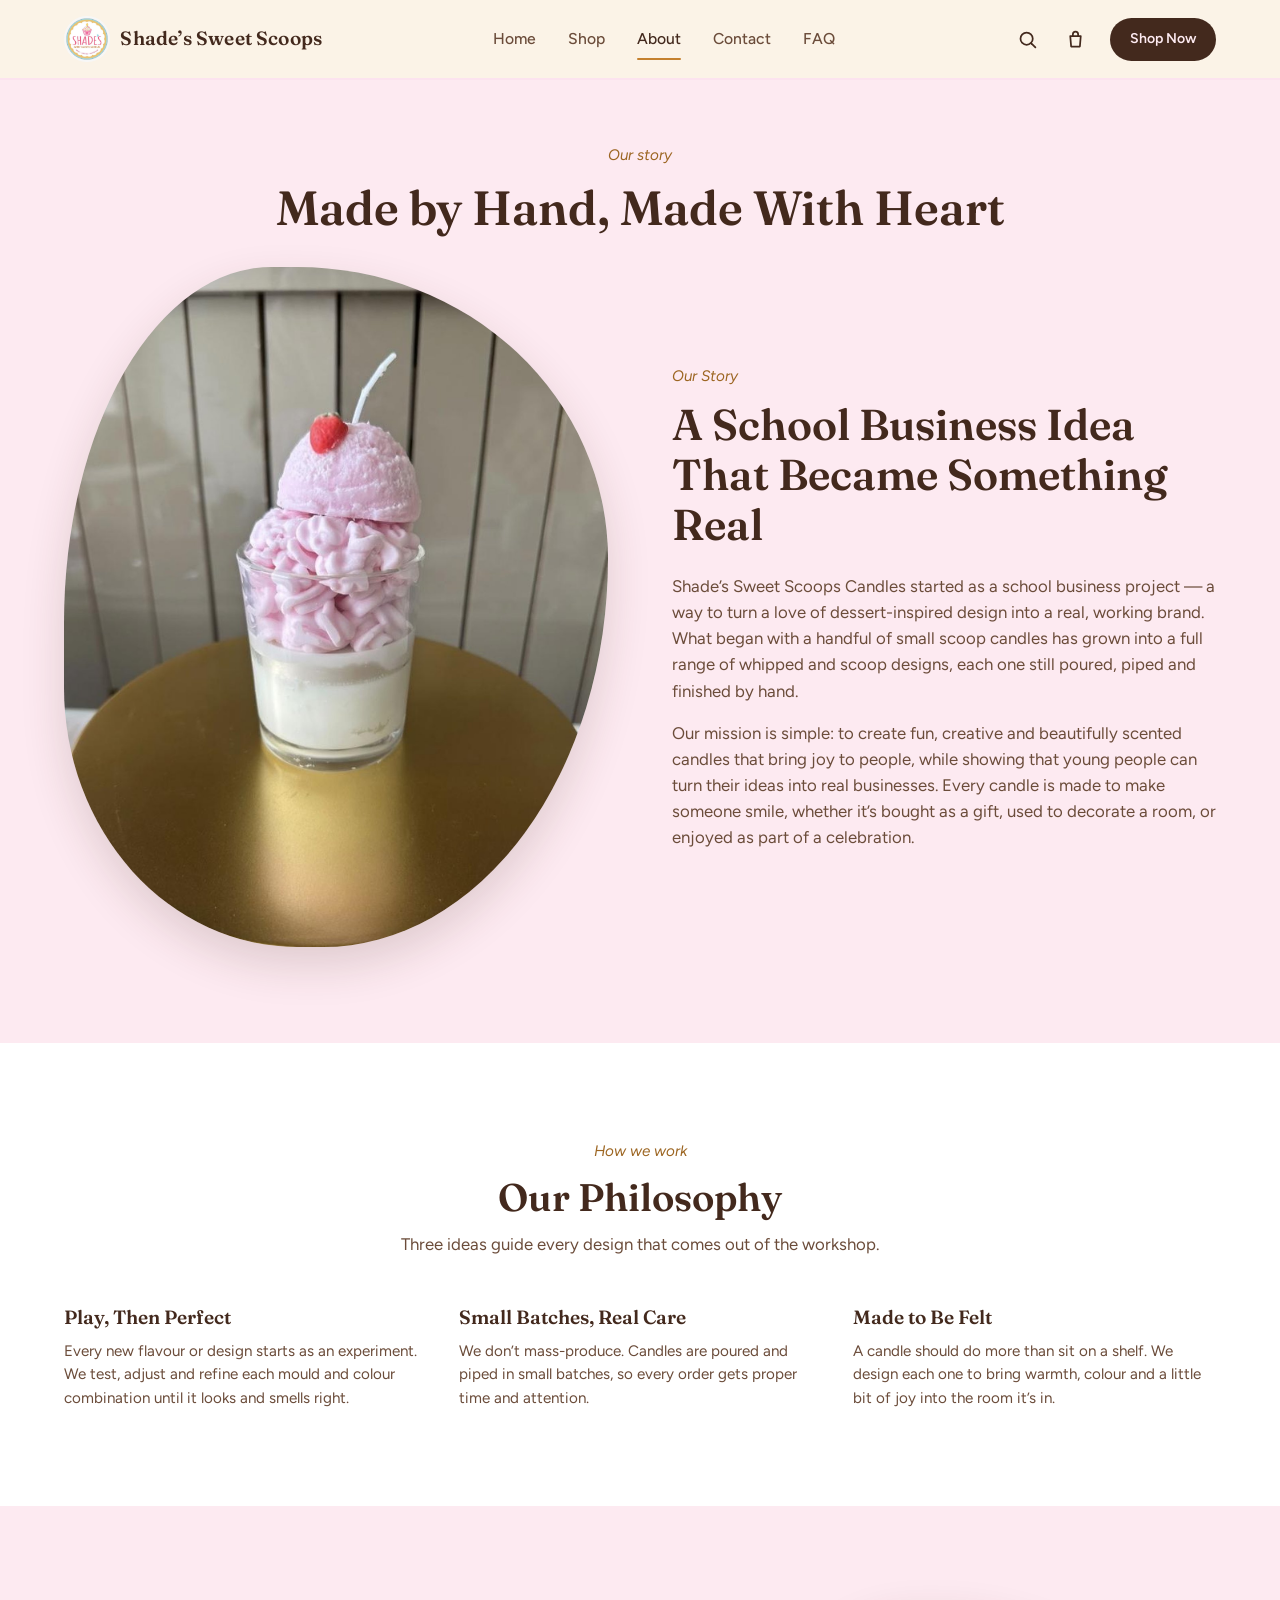
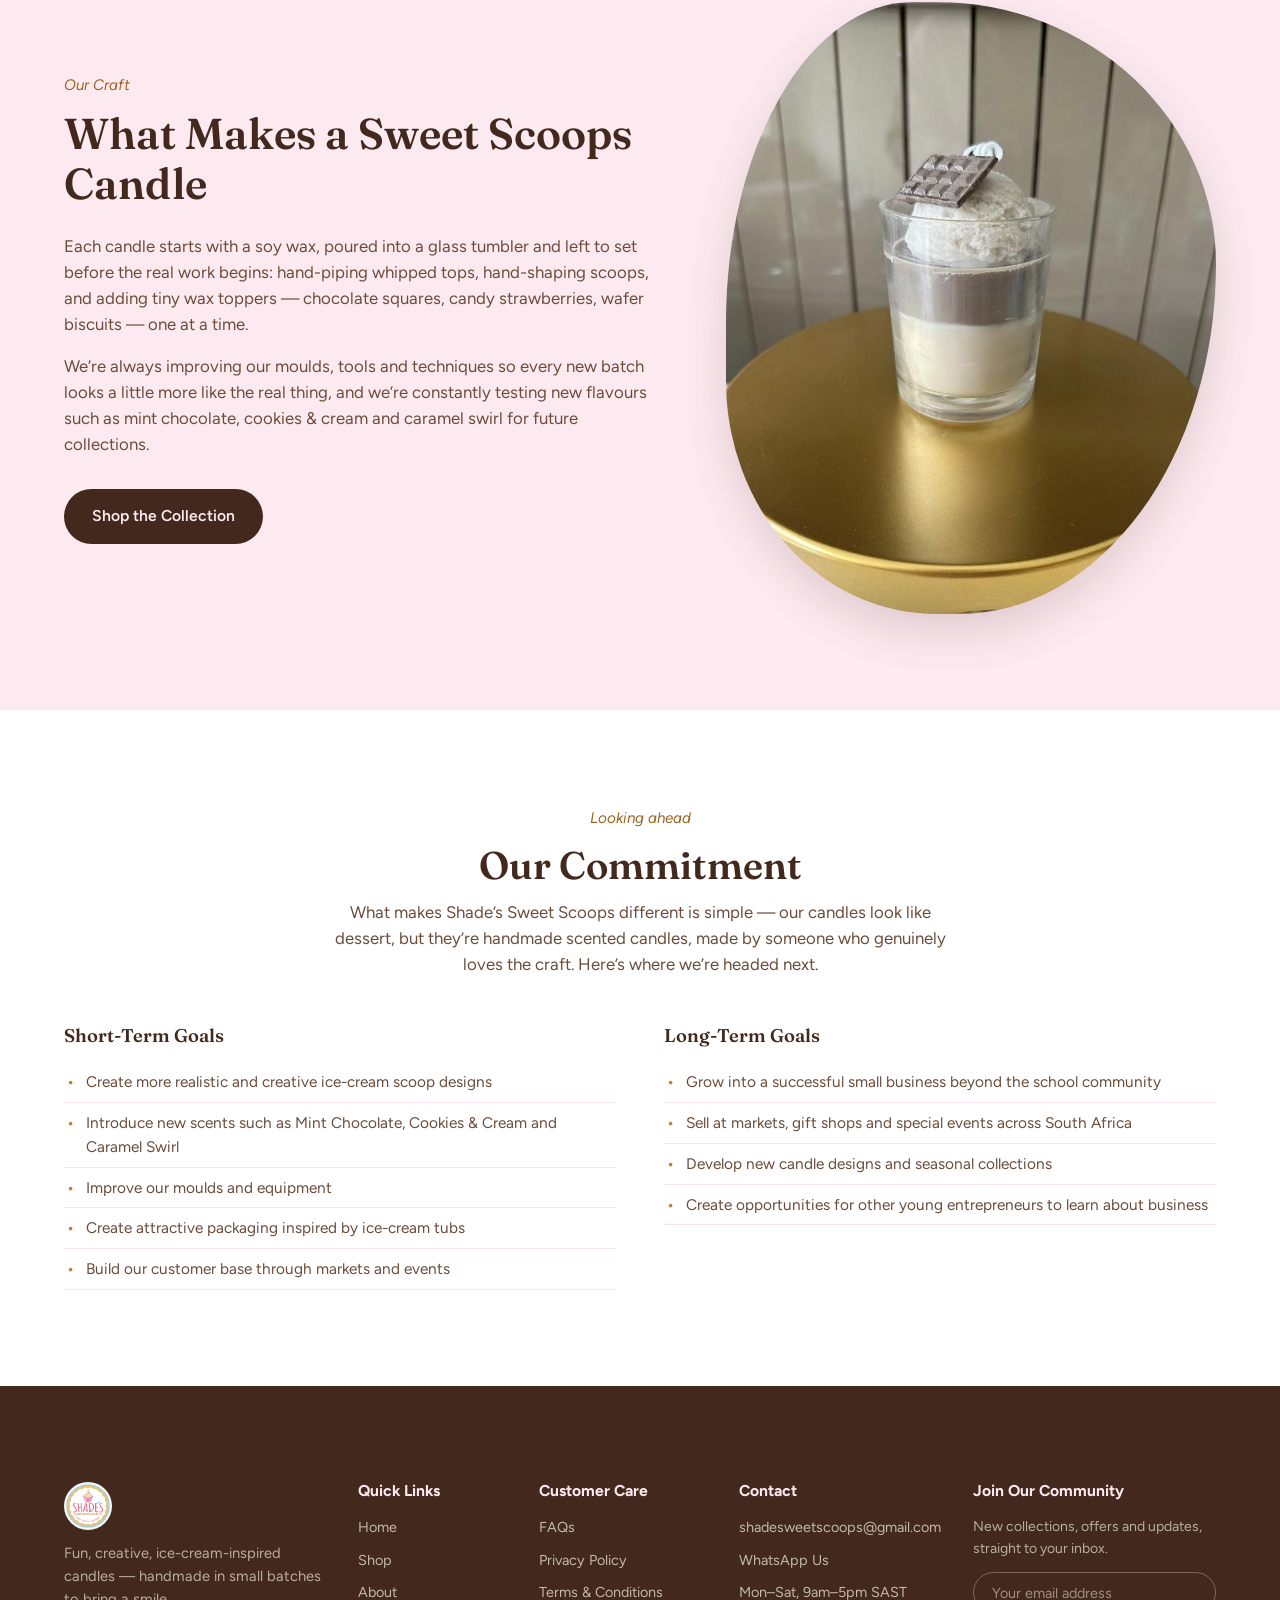
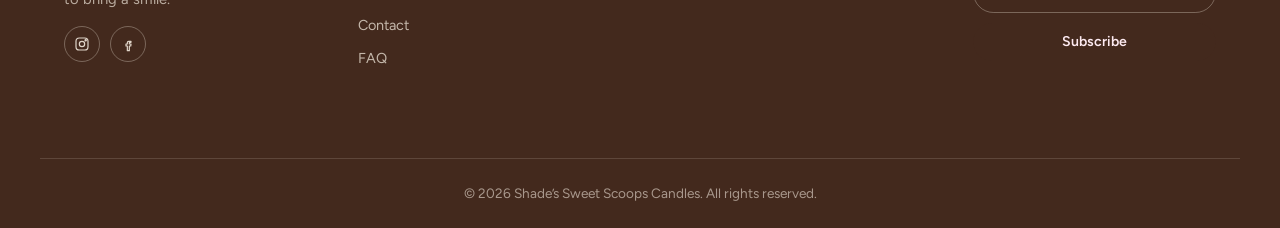
==== commit 7171fd8d: "Fix typo in candle description paragraph" ====
--- a/about.html
+++ b/about.html
@@ -123,7 +123,7 @@
       <div class="editorial-copy">
         <span class="eyebrow">Our Craft</span>
         <h2>What Makes a Sweet Scoops Candle</h2>
-        <p>Each candle starts with a soy wax blend, poured into a glass tumbler and left to set before the real work begins: hand-piping whipped tops, hand-shaping scoops, and adding tiny wax toppers — chocolate squares, candy strawberries, wafer biscuits — one at a time.</p>
+        <p>Each candle starts with a soy wax, poured into a glass tumbler and left to set before the real work begins: hand-piping whipped tops, hand-shaping scoops, and adding tiny wax toppers — chocolate squares, candy strawberries, wafer biscuits — one at a time.</p>
         <p>We&rsquo;re always improving our moulds, tools and techniques so every new batch looks a little more like the real thing, and we&rsquo;re constantly testing new flavours such as mint chocolate, cookies &amp; cream and caramel swirl for future collections.</p>
         <a href="shop.html" class="btn btn-primary">Shop the Collection</a>
       </div>
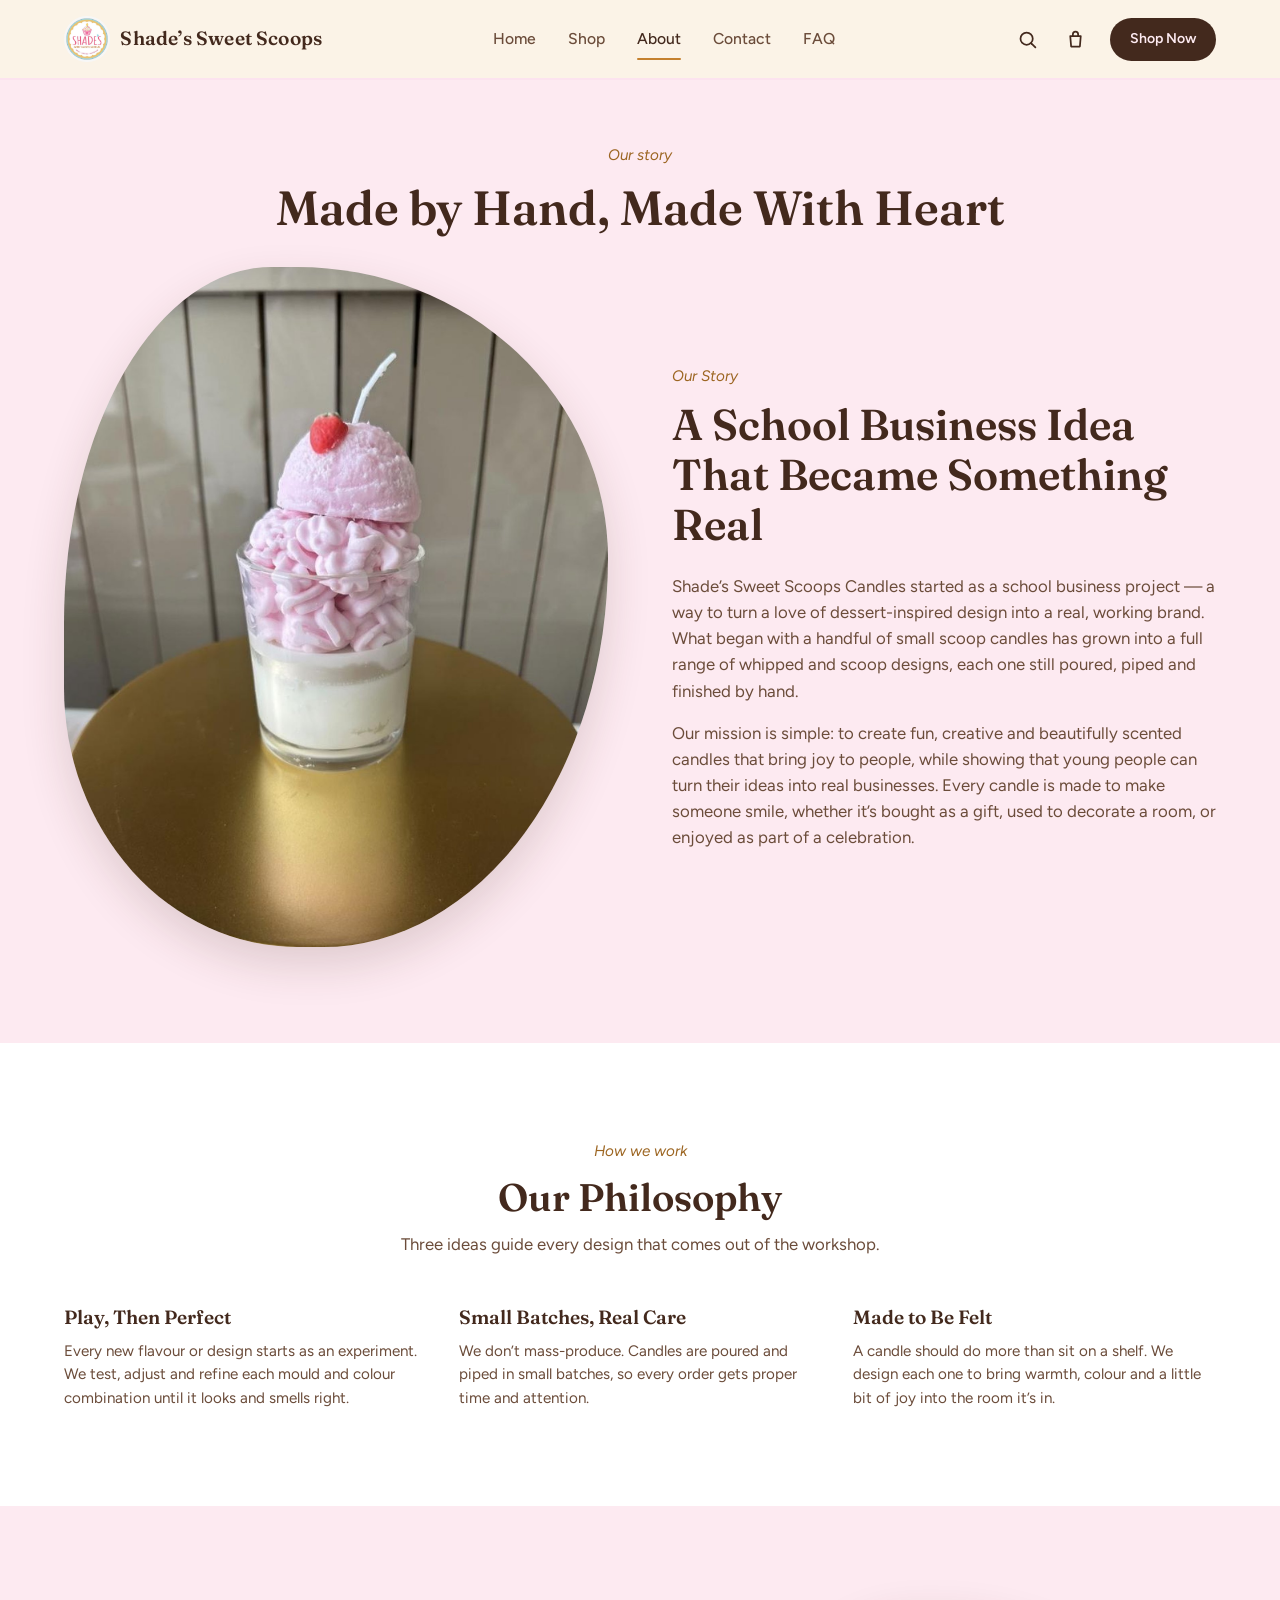
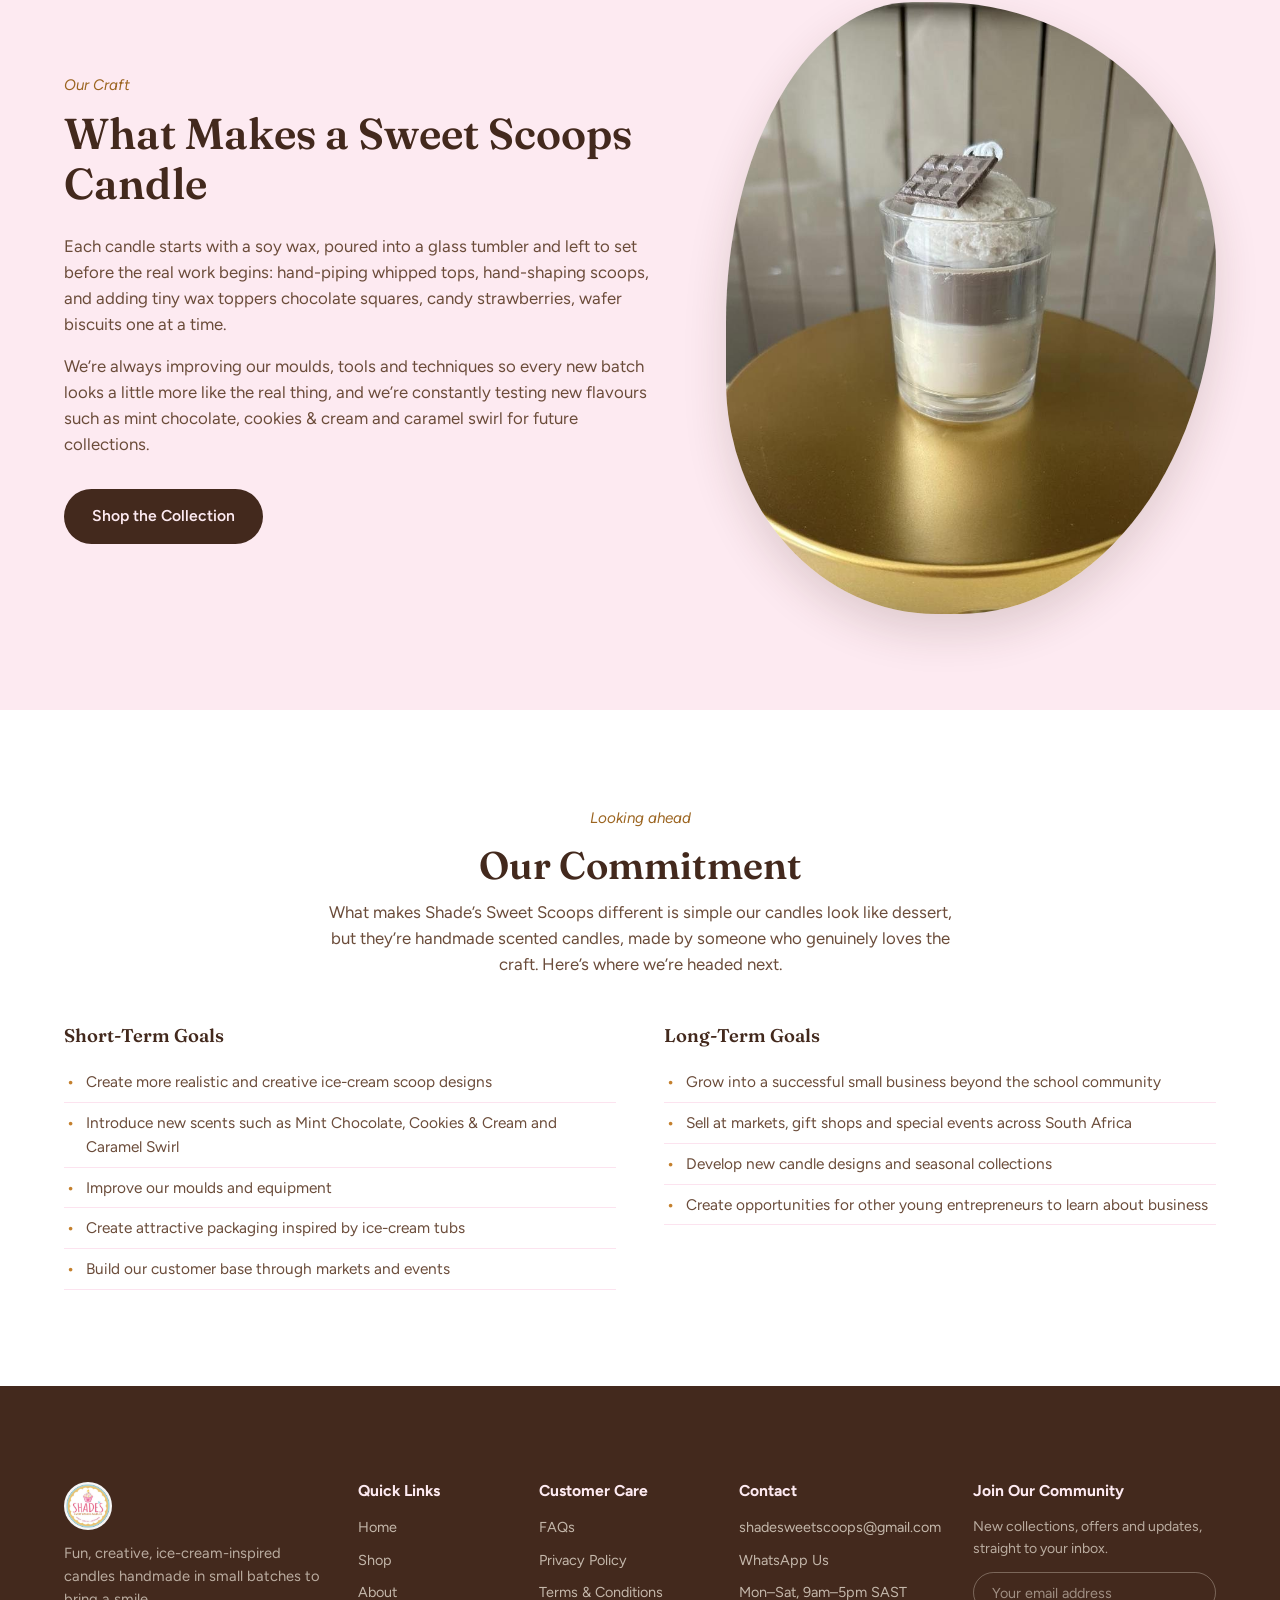
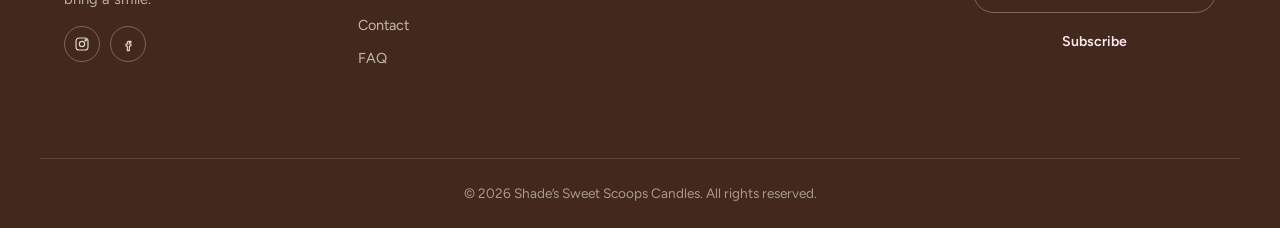
==== commit e686bf43: "Update about.html" ====
--- a/about.html
+++ b/about.html
@@ -123,7 +123,7 @@
       <div class="editorial-copy">
         <span class="eyebrow">Our Craft</span>
         <h2>What Makes a Sweet Scoops Candle</h2>
-        <p>Each candle starts with a soy wax, poured into a glass tumbler and left to set before the real work begins: hand-piping whipped tops, hand-shaping scoops, and adding tiny wax toppers — chocolate squares, candy strawberries, wafer biscuits — one at a time.</p>
+        <p>Each candle starts with a soy wax, poured into a glass tumbler and left to set before the real work begins: hand-piping whipped tops, hand-shaping scoops, and adding tiny wax toppers  chocolate squares, candy strawberries, wafer biscuits one at a time.</p>
         <p>We&rsquo;re always improving our moulds, tools and techniques so every new batch looks a little more like the real thing, and we&rsquo;re constantly testing new flavours such as mint chocolate, cookies &amp; cream and caramel swirl for future collections.</p>
         <a href="shop.html" class="btn btn-primary">Shop the Collection</a>
       </div>
@@ -135,7 +135,7 @@
       <div class="section-head centered">
         <span class="eyebrow">Looking ahead</span>
         <h2>Our Commitment</h2>
-        <p>What makes Shade&rsquo;s Sweet Scoops different is simple — our candles look like dessert, but they&rsquo;re handmade scented candles, made by someone who genuinely loves the craft. Here&rsquo;s where we&rsquo;re headed next.</p>
+        <p>What makes Shade&rsquo;s Sweet Scoops different is simple our candles look like dessert, but they&rsquo;re handmade scented candles, made by someone who genuinely loves the craft. Here&rsquo;s where we&rsquo;re headed next.</p>
       </div>
       <div class="goals-columns">
         <div>
@@ -167,7 +167,7 @@
   <div class="container footer-grid">
     <div class="footer-brand">
       <img src="images/logo.jpg" alt="Shade's Sweet Scoops Candles logo" class="footer-logo" width="48" height="48">
-      <p>Fun, creative, ice-cream-inspired candles — handmade in small batches to bring a smile.</p>
+      <p>Fun, creative, ice-cream-inspired candles handmade in small batches to bring a smile.</p>
       <div class="social-links">
         <a href="#" aria-label="Instagram" data-instagram-link>
           <svg viewBox="0 0 24 24" fill="none" stroke="currentColor" stroke-width="1.8"><rect x="3" y="3" width="18" height="18" rx="5"/><circle cx="12" cy="12" r="4"/><circle cx="17.5" cy="6.5" r="1"/></svg>
@@ -193,7 +193,7 @@
     </div>
     <div class="footer-col">
       <h3>Contact</h3>
-      <a href="mailto:sweetsscoopcandles@gmail.com" data-email-link>sweetsscoopcandles@gmail.com</a>
+      <a href="mailto:sweetsscoopcandles@gmail.com" data-email-link>shadesweetscoops@gmail.com</a>
       <a href="#" data-whatsapp-link data-whatsapp-message="Hi! I'd like to get in touch.">WhatsApp Us</a>
       <span>Mon&ndash;Sat, 9am&ndash;5pm SAST</span>
     </div>
